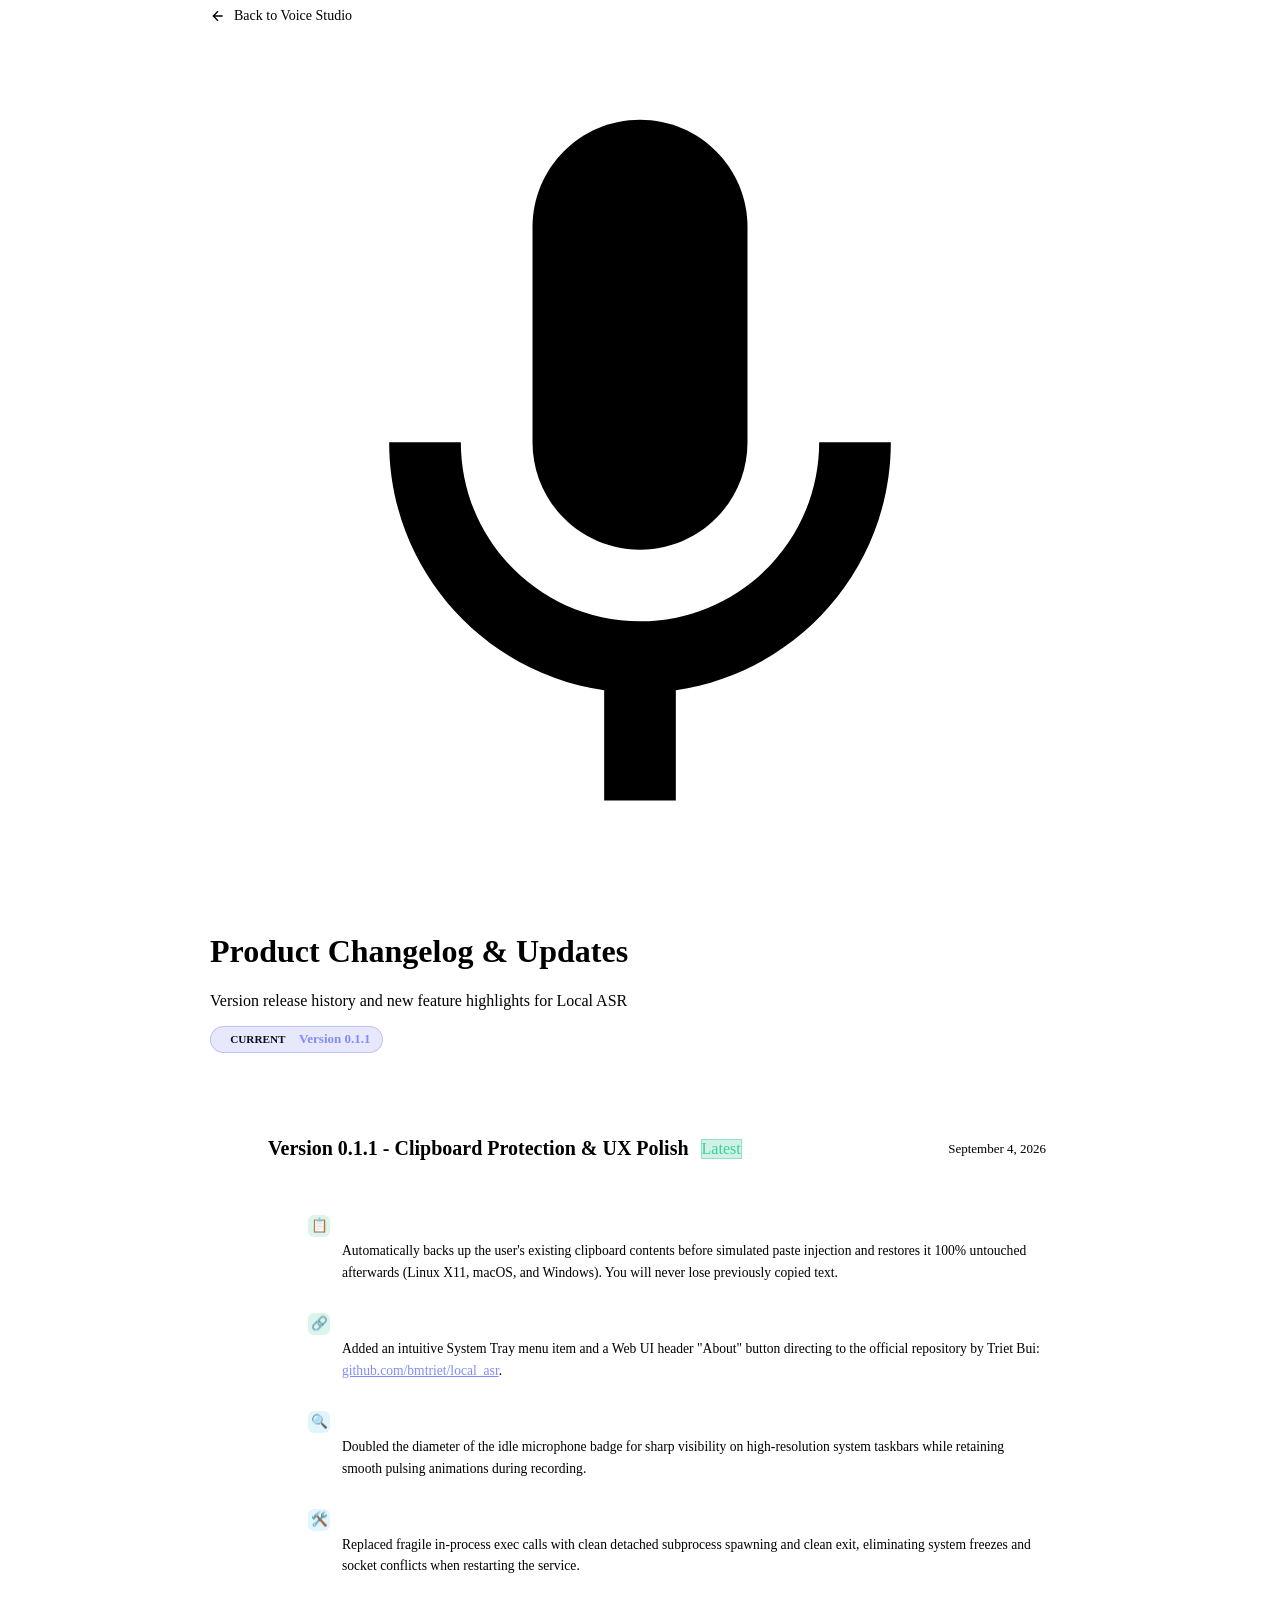
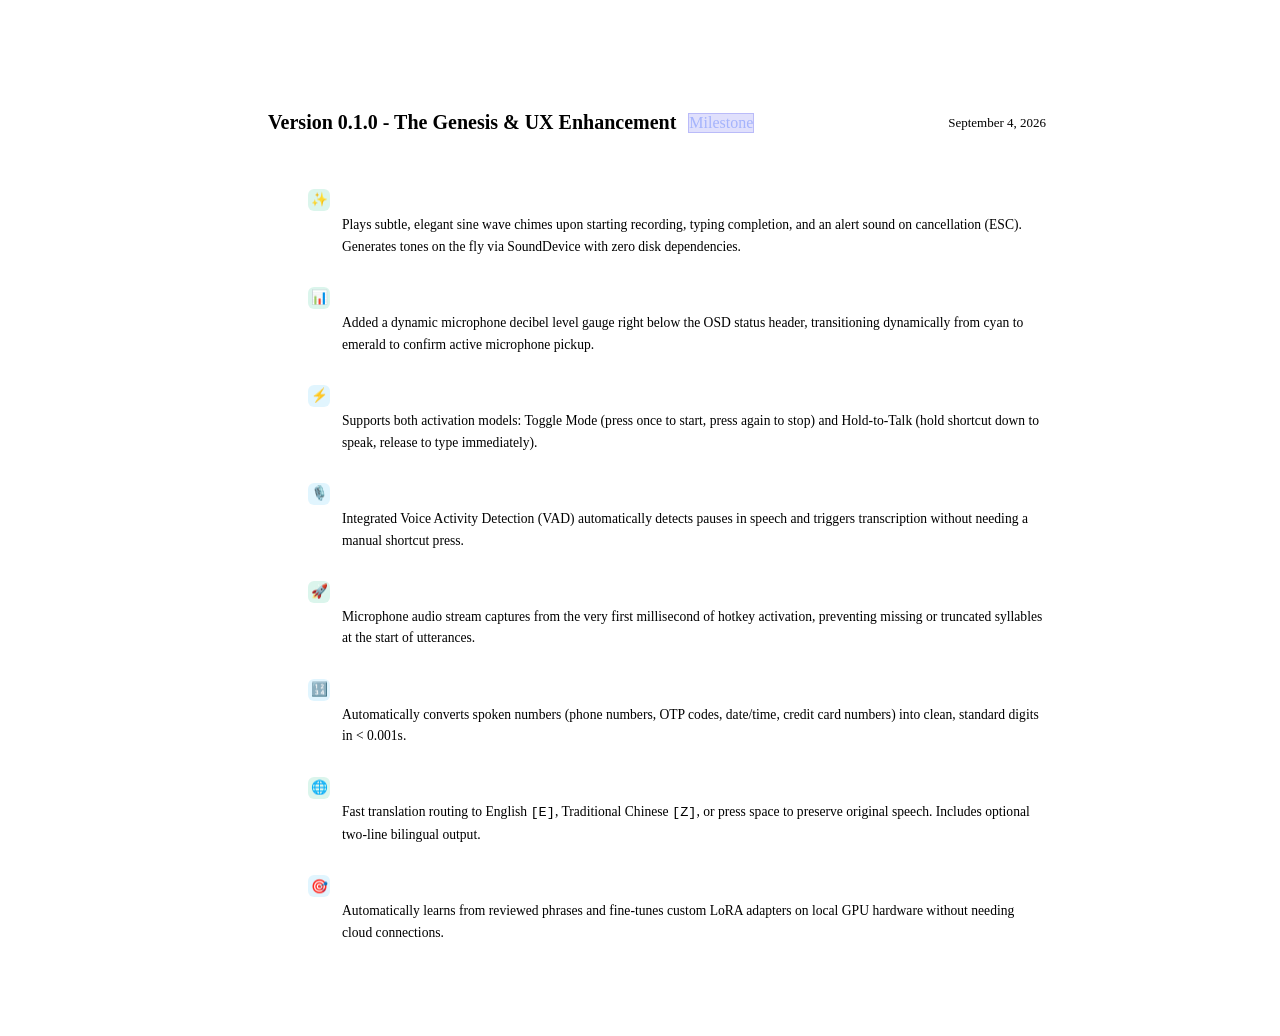
==== web/static/changelog.html @ 3e3c49bf "test: add suite for vocabulary, export, UX, and profiles, and update core daemon and API services" ====
<!DOCTYPE html>
<html lang="en">
<head>
  <meta charset="UTF-8">
  <meta name="viewport" content="width=device-width, initial-scale=1.0">
  <title>Local ASR - Changelog & Release Notes</title>
  <link rel="preconnect" href="https://fonts.googleapis.com">
  <link rel="preconnect" href="https://fonts.gstatic.com" crossorigin>
  <link href="https://fonts.googleapis.com/css2?family=Inter:wght@400;500;600;700&display=swap" rel="stylesheet">
  <link rel="stylesheet" href="/css/style.css">
  <style>
    .changelog-container {
      max-width: 860px;
      margin: 0 auto;
    }
    .back-nav {
      display: inline-flex;
      align-items: center;
      gap: 0.5rem;
      color: var(--text-secondary);
      text-decoration: none;
      font-size: 0.875rem;
      font-weight: 500;
      margin-bottom: 1.5rem;
      transition: color 0.2s ease;
    }
    .back-nav:hover {
      color: var(--primary);
    }
    .release-badge {
      display: inline-flex;
      align-items: center;
      gap: 0.4rem;
      padding: 0.25rem 0.75rem;
      border-radius: 9999px;
      font-size: 0.8125rem;
      font-weight: 700;
      background: rgba(99, 102, 241, 0.15);
      color: #818cf8;
      border: 1px solid rgba(99, 102, 241, 0.3);
    }
    .release-tag {
      background: var(--emerald);
      color: #0b0f19;
      font-size: 0.7rem;
      font-weight: 700;
      padding: 0.15rem 0.45rem;
      border-radius: 4px;
      text-transform: uppercase;
    }
    .timeline {
      position: relative;
      padding-left: 2rem;
      border-left: 2px solid rgba(255, 255, 255, 0.08);
      margin-top: 1.5rem;
    }
    .timeline-item {
      position: relative;
      margin-bottom: 2.5rem;
    }
    .timeline-dot {
      position: absolute;
      left: -2.55rem;
      top: 0.35rem;
      width: 16px;
      height: 16px;
      border-radius: 50%;
      background: var(--primary);
      box-shadow: 0 0 10px var(--primary-glow);
      border: 3px solid var(--bg-primary);
    }
    .release-card {
      background: var(--bg-card);
      border: 1px solid var(--border-color);
      border-radius: var(--radius-md);
      padding: 1.5rem;
      backdrop-filter: blur(12px);
    }
    .release-header {
      display: flex;
      justify-content: space-between;
      align-items: center;
      margin-bottom: 1.25rem;
      padding-bottom: 1rem;
      border-bottom: 1px solid var(--border-color);
      flex-wrap: wrap;
      gap: 0.75rem;
    }
    .release-title-group {
      display: flex;
      align-items: center;
      gap: 0.75rem;
    }
    .release-title {
      font-size: 1.25rem;
      font-weight: 700;
    }
    .release-date {
      font-size: 0.8125rem;
      color: var(--text-muted);
    }
    .feature-list {
      list-style: none;
      display: flex;
      flex-direction: column;
      gap: 0.85rem;
    }
    .feature-item {
      display: flex;
      align-items: flex-start;
      gap: 0.75rem;
      font-size: 0.9375rem;
      line-height: 1.6;
    }
    .feature-icon {
      flex-shrink: 0;
      width: 22px;
      height: 22px;
      display: flex;
      align-items: center;
      justify-content: center;
      border-radius: 6px;
      font-size: 0.85rem;
      margin-top: 0.15rem;
    }
    .icon-new { background: rgba(16, 185, 129, 0.15); color: var(--emerald); }
    .icon-imp { background: rgba(56, 189, 248, 0.15); color: #38bdf8; }
    .feature-body strong {
      color: #fff;
    }
    .feature-body p {
      color: var(--text-secondary);
      font-size: 0.85rem;
      margin-top: 0.2rem;
    }
  </style>
</head>
<body>
  <div class="ambient-glow"></div>
  <div class="ambient-glow-2"></div>

  <div class="container changelog-container">
    <a href="/" class="back-nav">
      <svg width="16" height="16" viewBox="0 0 24 24" fill="none" stroke="currentColor" stroke-width="2">
        <path d="M19 12H5M12 19l-7-7 7-7"/>
      </svg>
      Back to Voice Studio
    </a>

    <header class="header" style="margin-bottom: 1.5rem; padding-bottom: 1.25rem;">
      <div class="logo-group">
        <div class="logo-badge">
          <svg viewBox="0 0 24 24">
            <path d="M12 14c1.66 0 3-1.34 3-3V5c0-1.66-1.34-3-3-3S9 3.34 9 5v6c0 1.66 1.34 3 3 3z"/>
            <path d="M17 11c0 2.76-2.24 5-5 5s-5-2.24-5-5H5c0 3.53 2.61 6.43 6 6.92V21h2v-3.08c3.39-.49 6-3.39 6-6.92h-2z"/>
          </svg>
        </div>
        <div class="title-group">
          <h1>Product Changelog & Updates</h1>
          <p>Version release history and new feature highlights for Local ASR</p>
        </div>
      </div>
      <span class="release-badge">
        <span class="release-tag">Current</span>
        Version 0.1.1
      </span>
    </header>

    <div class="timeline">
      <!-- Version 0.1.1 Release Card -->
      <div class="timeline-item">
        <div class="timeline-dot" style="background: var(--emerald); box-shadow: 0 0 12px var(--emerald-glow);"></div>
        <div class="release-card">
          <div class="release-header">
            <div class="release-title-group">
              <h2 class="release-title">Version 0.1.1 - Clipboard Protection & UX Polish</h2>
              <span class="badge-active-pill" style="background: rgba(16, 185, 129, 0.2); color: #34d399; border: 1px solid rgba(16, 185, 129, 0.3);">Latest</span>
            </div>
            <span class="release-date">September 4, 2026</span>
          </div>

          <ul class="feature-list">
            <li class="feature-item">
              <div class="feature-icon icon-new">📋</div>
              <div class="feature-body">
                <strong>User Clipboard Data Preservation</strong>
                <p>Automatically backs up the user's existing clipboard contents before simulated paste injection and restores it 100% untouched afterwards (Linux X11, macOS, and Windows). You will never lose previously copied text.</p>
              </div>
            </li>

            <li class="feature-item">
              <div class="feature-icon icon-new">🔗</div>
              <div class="feature-body">
                <strong>"About & GitHub" Author & Source Navigation</strong>
                <p>Added an intuitive System Tray menu item and a Web UI header "About" button directing to the official repository by Triet Bui: <a href="https://github.com/bmtriet/local_asr" target="_blank" style="color: #818cf8; text-decoration: underline;">github.com/bmtriet/local_asr</a>.</p>
              </div>
            </li>

            <li class="feature-item">
              <div class="feature-icon icon-imp">🔍</div>
              <div class="feature-body">
                <strong>System Tray Idle Icon Enlarged (~100%)</strong>
                <p>Doubled the diameter of the idle microphone badge for sharp visibility on high-resolution system taskbars while retaining smooth pulsing animations during recording.</p>
              </div>
            </li>

            <li class="feature-item">
              <div class="feature-icon icon-imp">🛠️</div>
              <div class="feature-body">
                <strong>Application Restart Mechanism Re-engineered (Restart App Fix)</strong>
                <p>Replaced fragile in-process exec calls with clean detached subprocess spawning and clean exit, eliminating system freezes and socket conflicts when restarting the service.</p>
              </div>
            </li>
          </ul>
        </div>
      </div>

      <!-- Version 0.1.0 Release Card -->
      <div class="timeline-item">
        <div class="timeline-dot"></div>
        <div class="release-card">
          <div class="release-header">
            <div class="release-title-group">
              <h2 class="release-title">Version 0.1.0 - The Genesis & UX Enhancement</h2>
              <span class="badge-active-pill" style="background: rgba(99, 102, 241, 0.2); color: #a5b4fc; border: 1px solid rgba(99, 102, 241, 0.3);">Milestone</span>
            </div>
            <span class="release-date">September 4, 2026</span>
          </div>

          <ul class="feature-list">
            <li class="feature-item">
              <div class="feature-icon icon-new">✨</div>
              <div class="feature-body">
                <strong>Audio Feedback Cues (Synthetic Sound Effects)</strong>
                <p>Plays subtle, elegant sine wave chimes upon starting recording, typing completion, and an alert sound on cancellation (ESC). Generates tones on the fly via SoundDevice with zero disk dependencies.</p>
              </div>
            </li>

            <li class="feature-item">
              <div class="feature-icon icon-new">📊</div>
              <div class="feature-body">
                <strong>Real-Time Audio VU Meter on OSD</strong>
                <p>Added a dynamic microphone decibel level gauge right below the OSD status header, transitioning dynamically from cyan to emerald to confirm active microphone pickup.</p>
              </div>
            </li>

            <li class="feature-item">
              <div class="feature-icon icon-imp">⚡</div>
              <div class="feature-body">
                <strong>Push-to-Talk (Hold-to-Talk) Mode</strong>
                <p>Supports both activation models: Toggle Mode (press once to start, press again to stop) and Hold-to-Talk (hold shortcut down to speak, release to type immediately).</p>
              </div>
            </li>

            <li class="feature-item">
              <div class="feature-icon icon-imp">🎙️</div>
              <div class="feature-body">
                <strong>Auto-Stop on Silence (Silence VAD)</strong>
                <p>Integrated Voice Activity Detection (VAD) automatically detects pauses in speech and triggers transcription without needing a manual shortcut press.</p>
              </div>
            </li>

            <li class="feature-item">
              <div class="feature-icon icon-new">🚀</div>
              <div class="feature-body">
                <strong>Zero-Latency Audio Recording</strong>
                <p>Microphone audio stream captures from the very first millisecond of hotkey activation, preventing missing or truncated syllables at the start of utterances.</p>
              </div>
            </li>

            <li class="feature-item">
              <div class="feature-icon icon-imp">🔢</div>
              <div class="feature-body">
                <strong>Vietnamese Inverse Text Normalization (ITN)</strong>
                <p>Automatically converts spoken numbers (phone numbers, OTP codes, date/time, credit card numbers) into clean, standard digits in &lt; 0.001s.</p>
              </div>
            </li>

            <li class="feature-item">
              <div class="feature-icon icon-new">🌐</div>
              <div class="feature-body">
                <strong>OSD Language Selection & Bilingual Translation</strong>
                <p>Fast translation routing to English <code>[E]</code>, Traditional Chinese <code>[Z]</code>, or press space to preserve original speech. Includes optional two-line bilingual output.</p>
              </div>
            </li>

            <li class="feature-item">
              <div class="feature-icon icon-imp">🎯</div>
              <div class="feature-body">
                <strong>Continual LoRA Fine-Tuning & Hotwords Context Biasing</strong>
                <p>Automatically learns from reviewed phrases and fine-tunes custom LoRA adapters on local GPU hardware without needing cloud connections.</p>
              </div>
            </li>
          </ul>
        </div>
      </div>
    </div>
  </div>
</body>
</html>
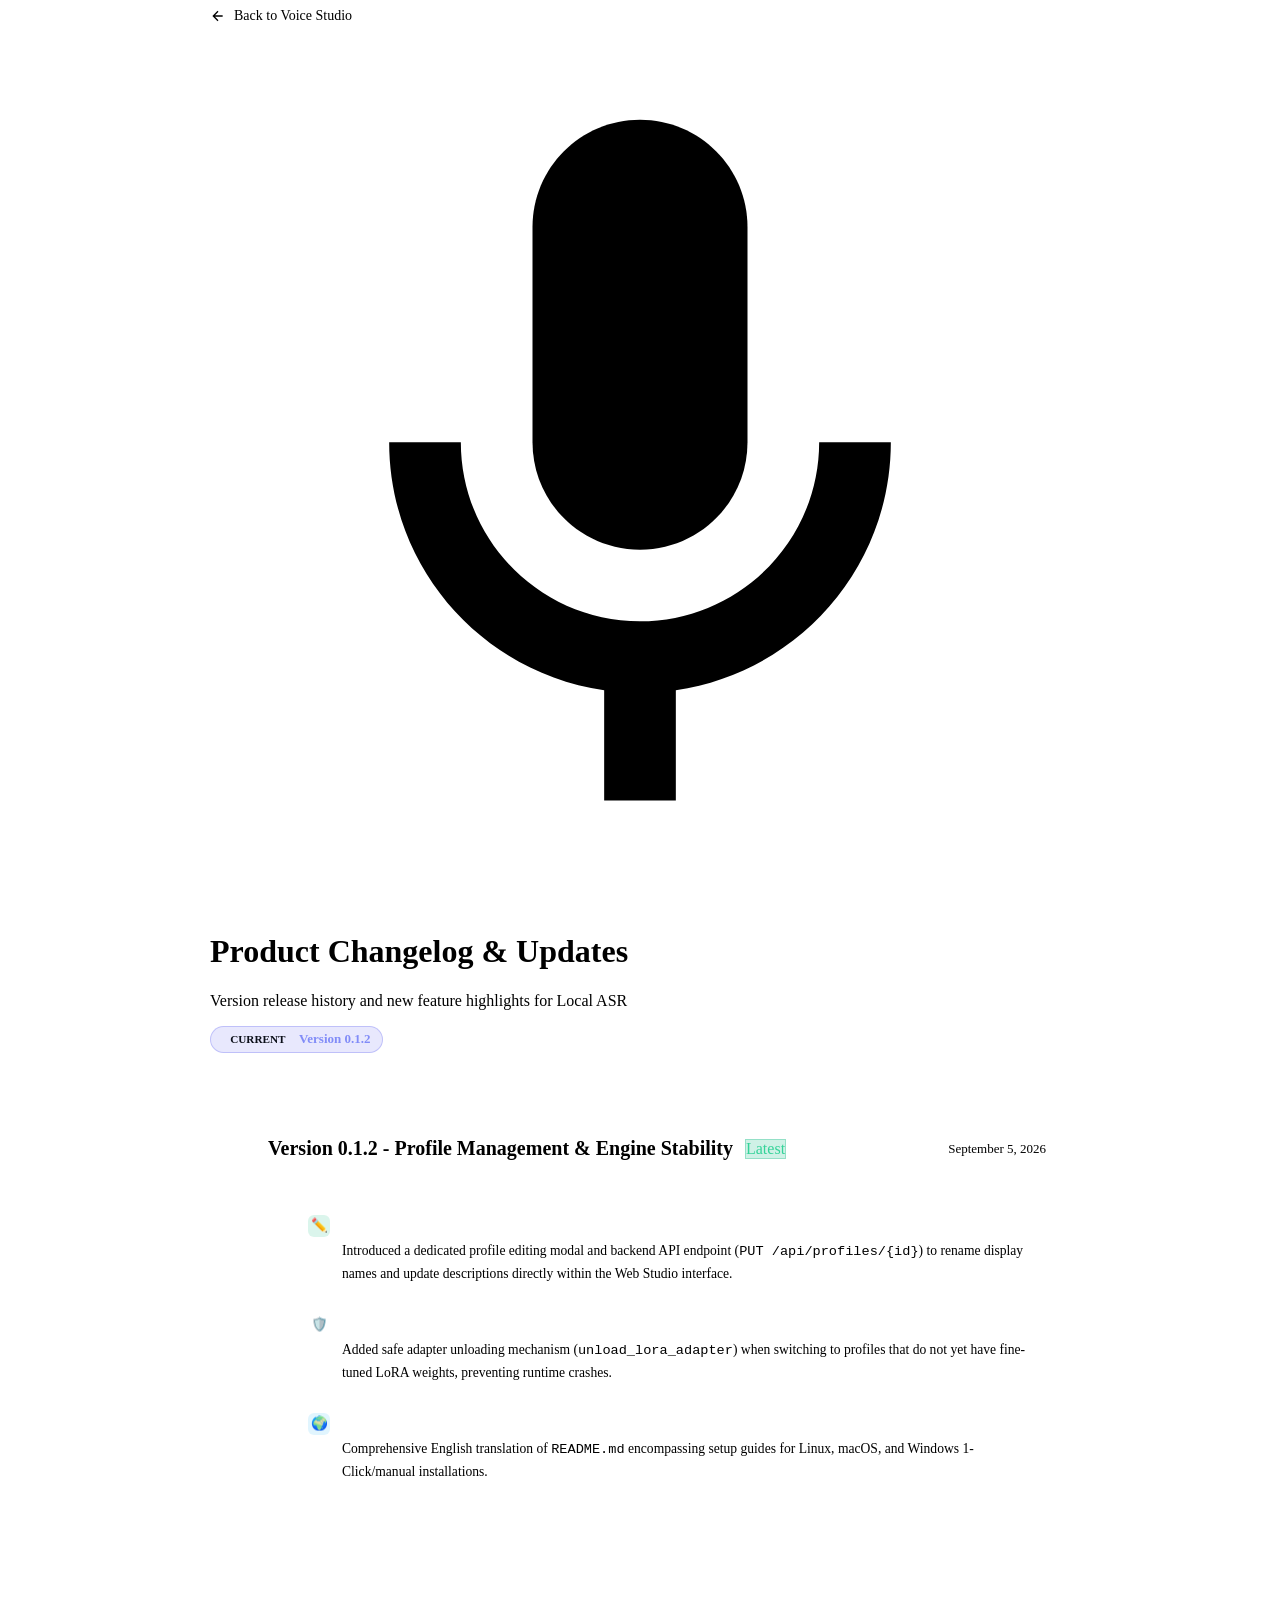
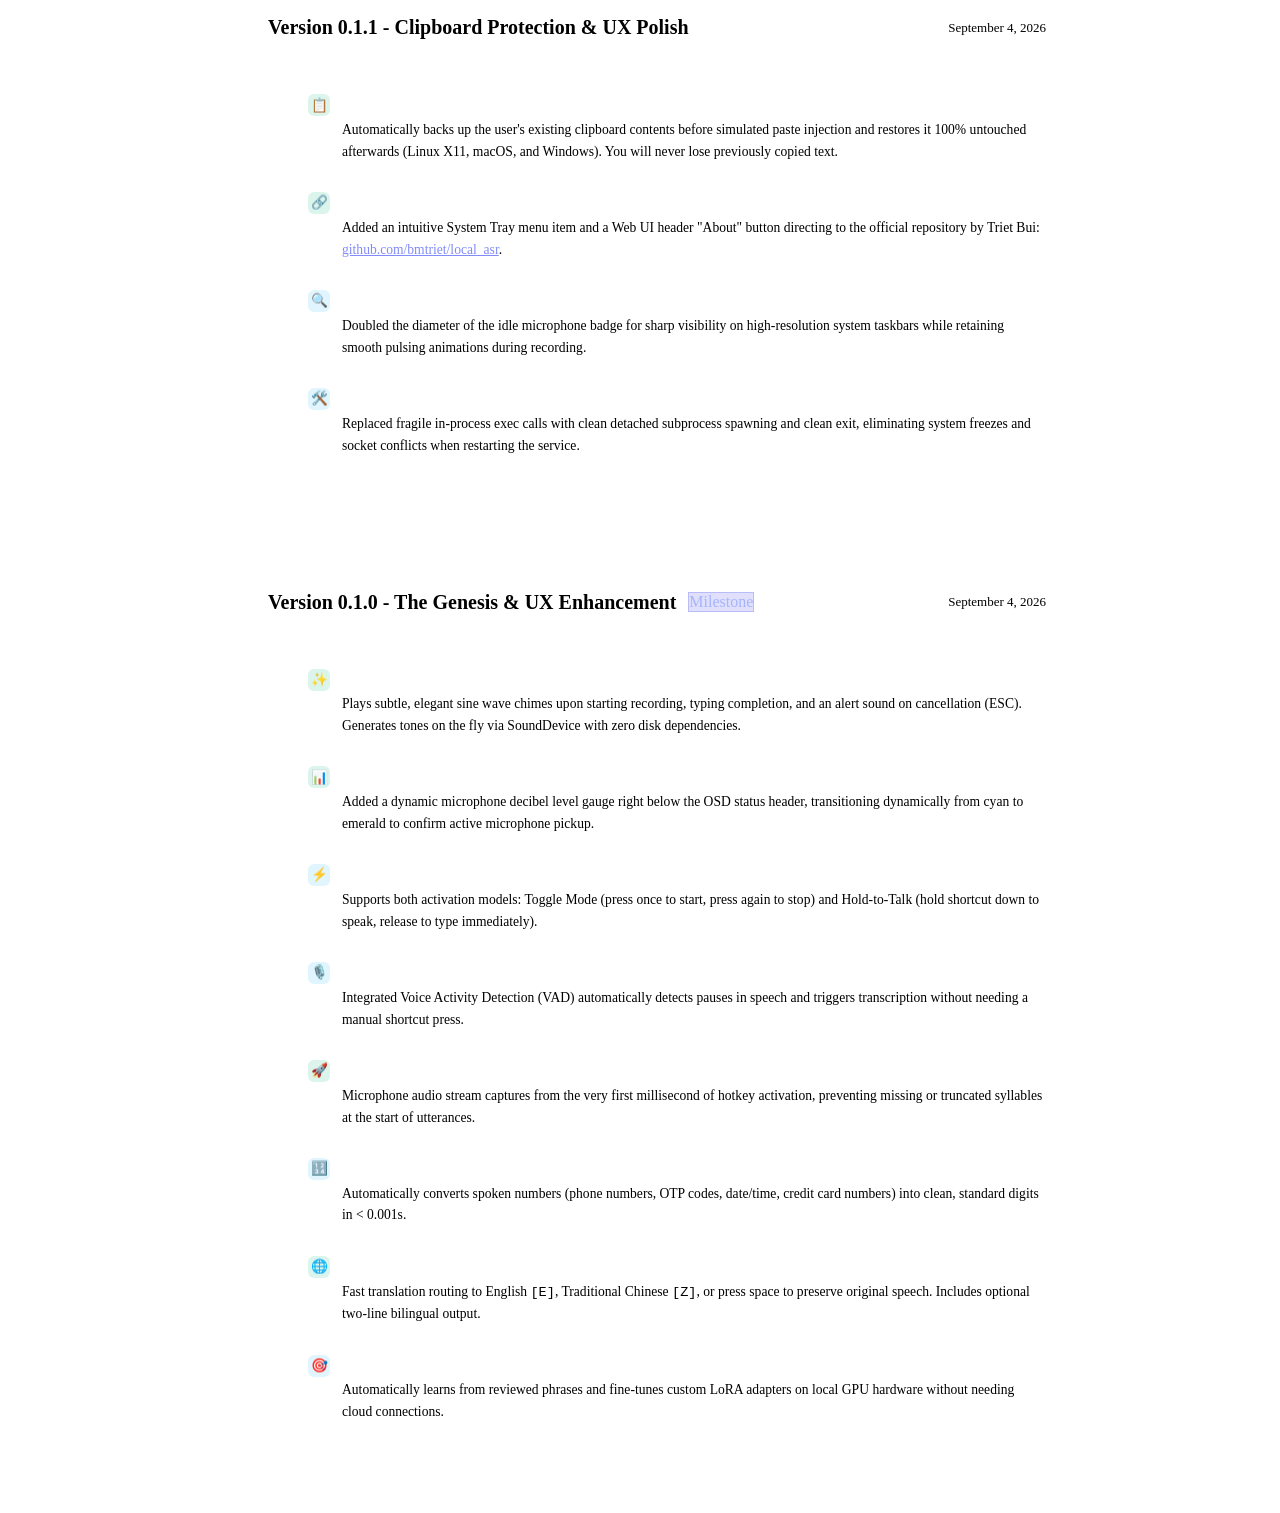
==== commit 32ddbc26: "chore(release): bump version to 0.1.2 and support profile editing" ====
--- a/web/static/changelog.html
+++ b/web/static/changelog.html
@@ -162,19 +162,58 @@
       </div>
       <span class="release-badge">
         <span class="release-tag">Current</span>
-        Version 0.1.1
+        Version 0.1.2
       </span>
     </header>
 
     <div class="timeline">
-      <!-- Version 0.1.1 Release Card -->
+      <!-- Version 0.1.2 Release Card -->
       <div class="timeline-item">
         <div class="timeline-dot" style="background: var(--emerald); box-shadow: 0 0 12px var(--emerald-glow);"></div>
         <div class="release-card">
           <div class="release-header">
             <div class="release-title-group">
+              <h2 class="release-title">Version 0.1.2 - Profile Management & Engine Stability</h2>
+              <span class="badge-active-pill" style="background: rgba(16, 185, 129, 0.2); color: #34d399; border: 1px solid rgba(16, 185, 129, 0.3);">Latest</span>
+            </div>
+            <span class="release-date">September 5, 2026</span>
+          </div>
+
+          <ul class="feature-list">
+            <li class="feature-item">
+              <div class="feature-icon icon-new">✏️</div>
+              <div class="feature-body">
+                <strong>Profile Rename & In-App Customization</strong>
+                <p>Introduced a dedicated profile editing modal and backend API endpoint (<code>PUT /api/profiles/{id}</code>) to rename display names and update descriptions directly within the Web Studio interface.</p>
+              </div>
+            </li>
+
+            <li class="feature-item">
+              <div class="feature-icon icon-fix">🛡️</div>
+              <div class="feature-body">
+                <strong>LoRA Adapter Unload Stability</strong>
+                <p>Added safe adapter unloading mechanism (<code>unload_lora_adapter</code>) when switching to profiles that do not yet have fine-tuned LoRA weights, preventing runtime crashes.</p>
+              </div>
+            </li>
+
+            <li class="feature-item">
+              <div class="feature-icon icon-imp">🌍</div>
+              <div class="feature-body">
+                <strong>Complete English Documentation</strong>
+                <p>Comprehensive English translation of <code>README.md</code> encompassing setup guides for Linux, macOS, and Windows 1-Click/manual installations.</p>
+              </div>
+            </li>
+          </ul>
+        </div>
+      </div>
+
+      <!-- Version 0.1.1 Release Card -->
+      <div class="timeline-item">
+        <div class="timeline-dot"></div>
+        <div class="release-card">
+          <div class="release-header">
+            <div class="release-title-group">
               <h2 class="release-title">Version 0.1.1 - Clipboard Protection & UX Polish</h2>
-              <span class="badge-active-pill" style="background: rgba(16, 185, 129, 0.2); color: #34d399; border: 1px solid rgba(16, 185, 129, 0.3);">Latest</span>
             </div>
             <span class="release-date">September 4, 2026</span>
           </div>
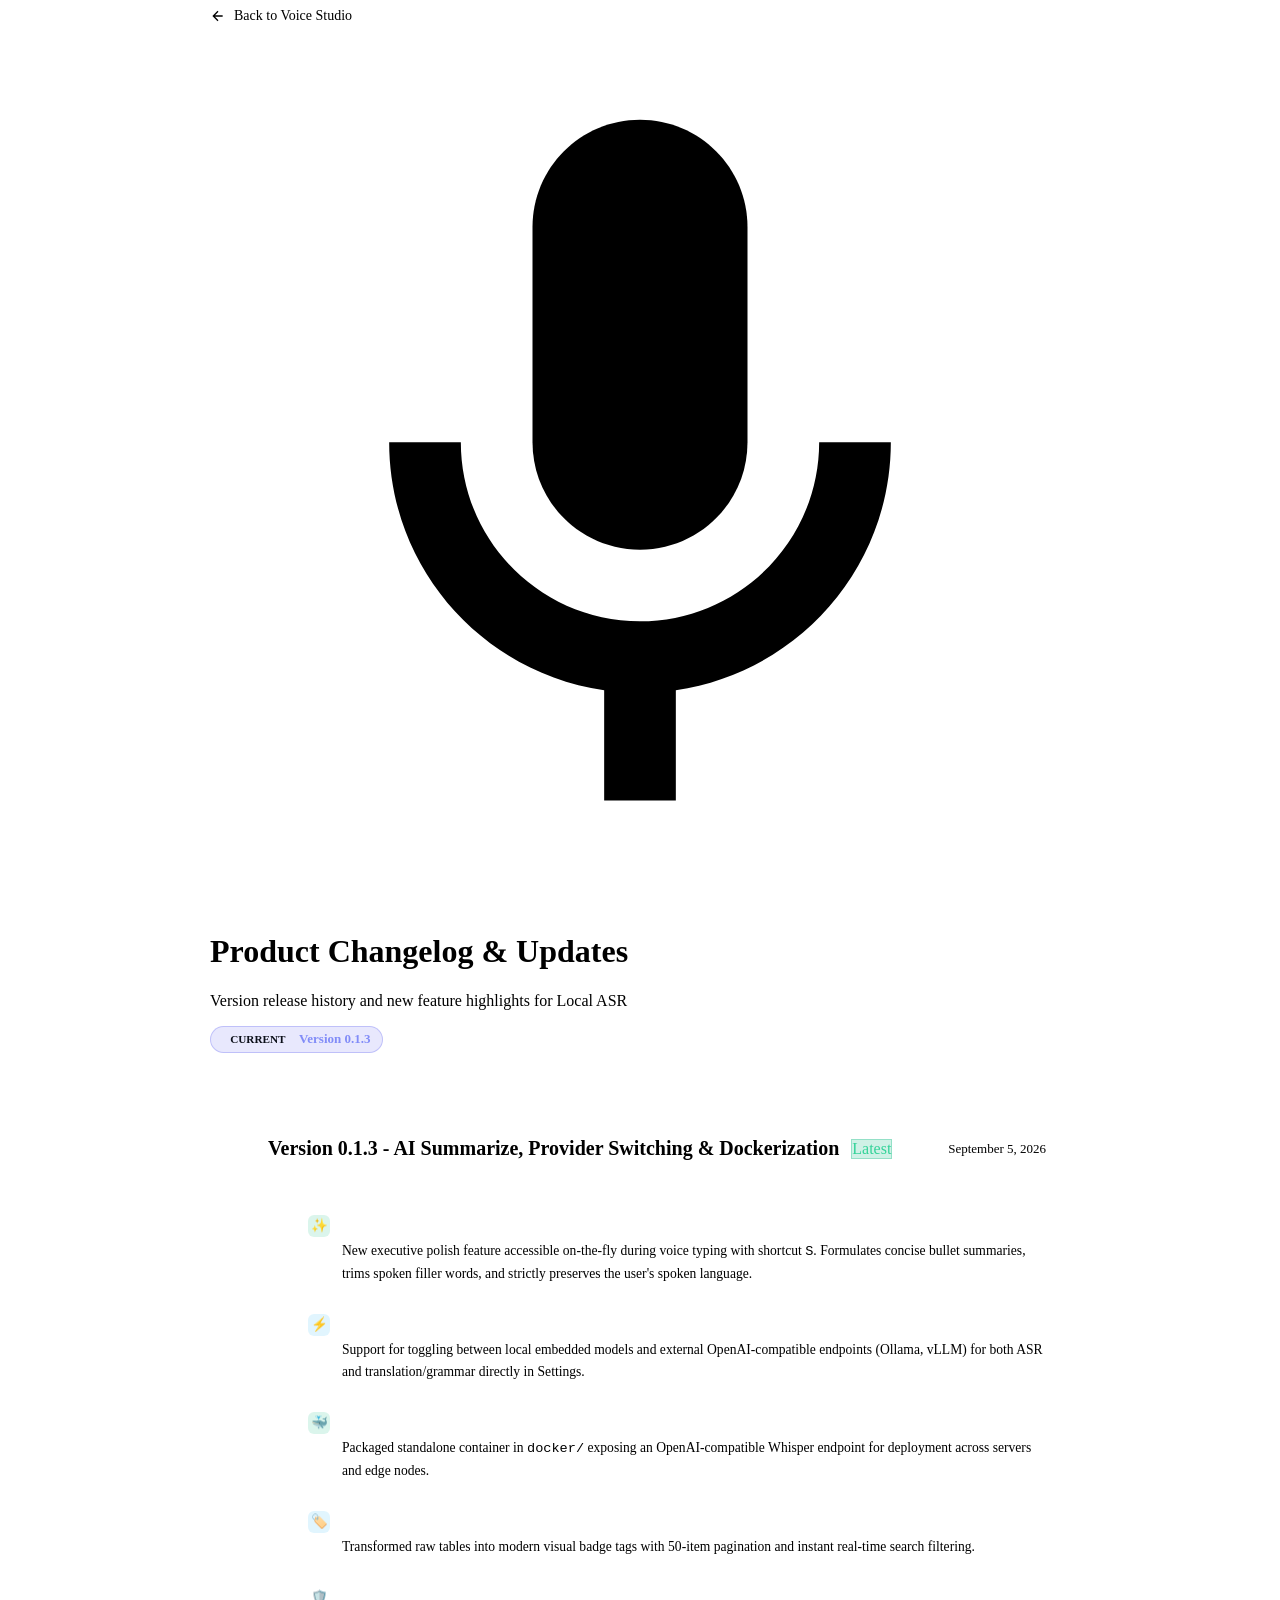
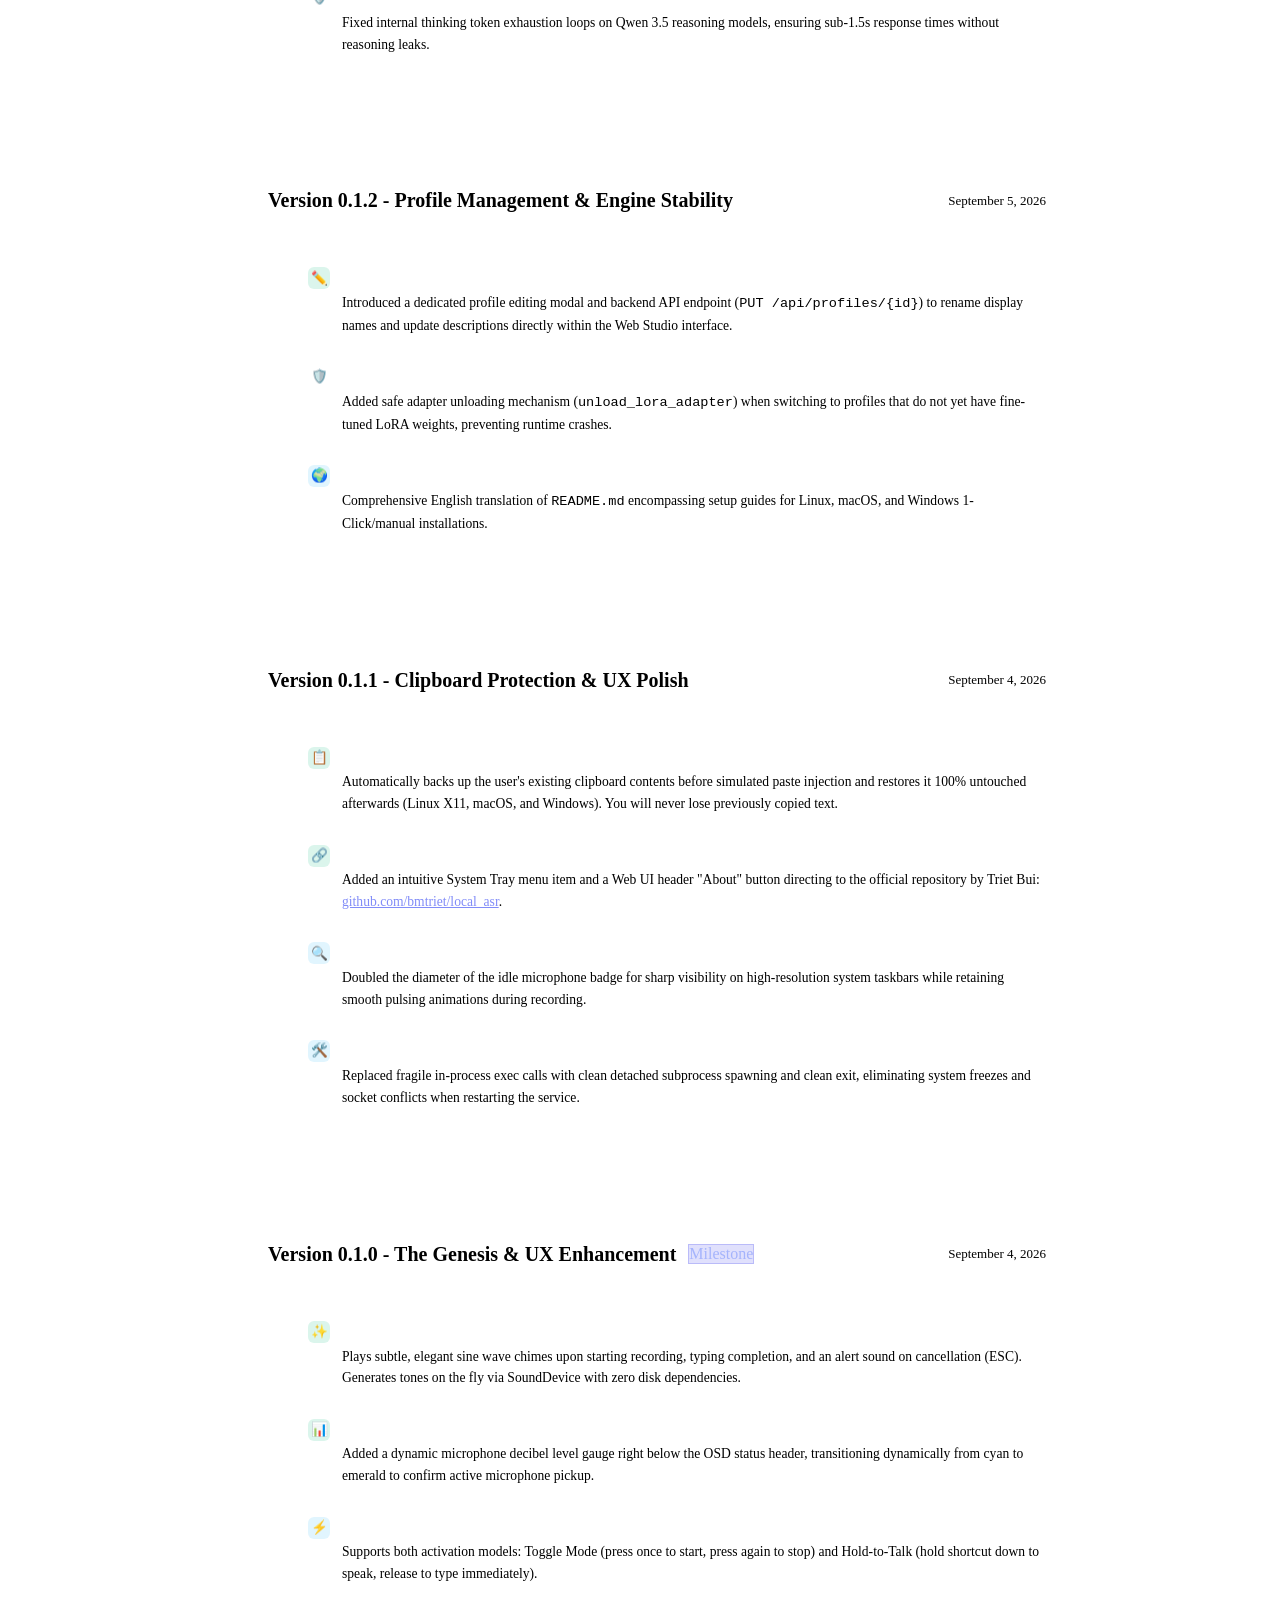
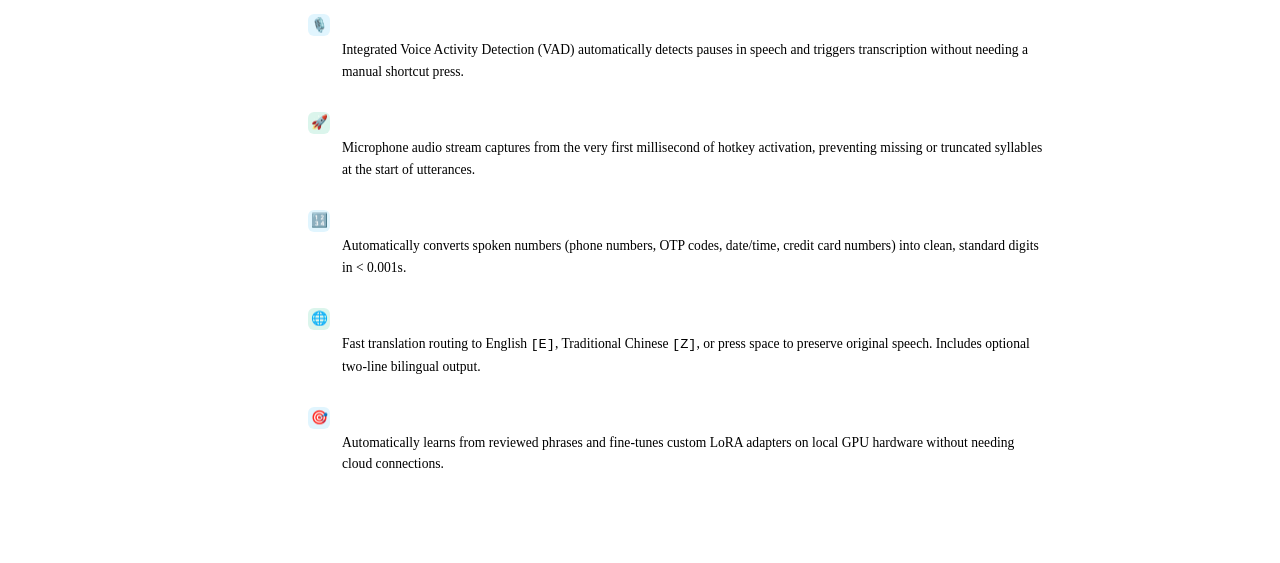
==== commit 042461ee: "release: bump version to 0.1.3 and update changelog" ====
--- a/web/static/changelog.html
+++ b/web/static/changelog.html
@@ -162,19 +162,74 @@
       </div>
       <span class="release-badge">
         <span class="release-tag">Current</span>
-        Version 0.1.2
+        Version 0.1.3
       </span>
     </header>
 
     <div class="timeline">
-      <!-- Version 0.1.2 Release Card -->
+      <!-- Version 0.1.3 Release Card -->
       <div class="timeline-item">
         <div class="timeline-dot" style="background: var(--emerald); box-shadow: 0 0 12px var(--emerald-glow);"></div>
         <div class="release-card">
           <div class="release-header">
             <div class="release-title-group">
+              <h2 class="release-title">Version 0.1.3 - AI Summarize, Provider Switching & Dockerization</h2>
+              <span class="badge-active-pill" style="background: rgba(16, 185, 129, 0.2); color: #34d399; border: 1px solid rgba(16, 185, 129, 0.3);">Latest</span>
+            </div>
+            <span class="release-date">September 5, 2026</span>
+          </div>
+
+          <ul class="feature-list">
+            <li class="feature-item">
+              <div class="feature-icon icon-new">✨</div>
+              <div class="feature-body">
+                <strong>AI Summarize &amp; Executive Polish (Shortcut [S])</strong>
+                <p>New executive polish feature accessible on-the-fly during voice typing with shortcut <code>S</code>. Formulates concise bullet summaries, trims spoken filler words, and strictly preserves the user's spoken language.</p>
+              </div>
+            </li>
+
+            <li class="feature-item">
+              <div class="feature-icon icon-imp">⚡</div>
+              <div class="feature-body">
+                <strong>Flexible Provider Switching (Localhost vs Remote API)</strong>
+                <p>Support for toggling between local embedded models and external OpenAI-compatible endpoints (Ollama, vLLM) for both ASR and translation/grammar directly in Settings.</p>
+              </div>
+            </li>
+
+            <li class="feature-item">
+              <div class="feature-icon icon-new">🐳</div>
+              <div class="feature-body">
+                <strong>Standalone Docker Container for Qwen3-ASR</strong>
+                <p>Packaged standalone container in <code>docker/</code> exposing an OpenAI-compatible Whisper endpoint for deployment across servers and edge nodes.</p>
+              </div>
+            </li>
+
+            <li class="feature-item">
+              <div class="feature-icon icon-imp">🏷️</div>
+              <div class="feature-body">
+                <strong>Custom Vocabulary &amp; Keyword Mapping Visual Tags</strong>
+                <p>Transformed raw tables into modern visual badge tags with 50-item pagination and instant real-time search filtering.</p>
+              </div>
+            </li>
+
+            <li class="feature-item">
+              <div class="feature-icon icon-fix">🛡️</div>
+              <div class="feature-body">
+                <strong>Reasoning Monologue Loop Fix</strong>
+                <p>Fixed internal thinking token exhaustion loops on Qwen 3.5 reasoning models, ensuring sub-1.5s response times without reasoning leaks.</p>
+              </div>
+            </li>
+          </ul>
+        </div>
+      </div>
+
+      <!-- Version 0.1.2 Release Card -->
+      <div class="timeline-item">
+        <div class="timeline-dot"></div>
+        <div class="release-card">
+          <div class="release-header">
+            <div class="release-title-group">
               <h2 class="release-title">Version 0.1.2 - Profile Management & Engine Stability</h2>
-              <span class="badge-active-pill" style="background: rgba(16, 185, 129, 0.2); color: #34d399; border: 1px solid rgba(16, 185, 129, 0.3);">Latest</span>
             </div>
             <span class="release-date">September 5, 2026</span>
           </div>
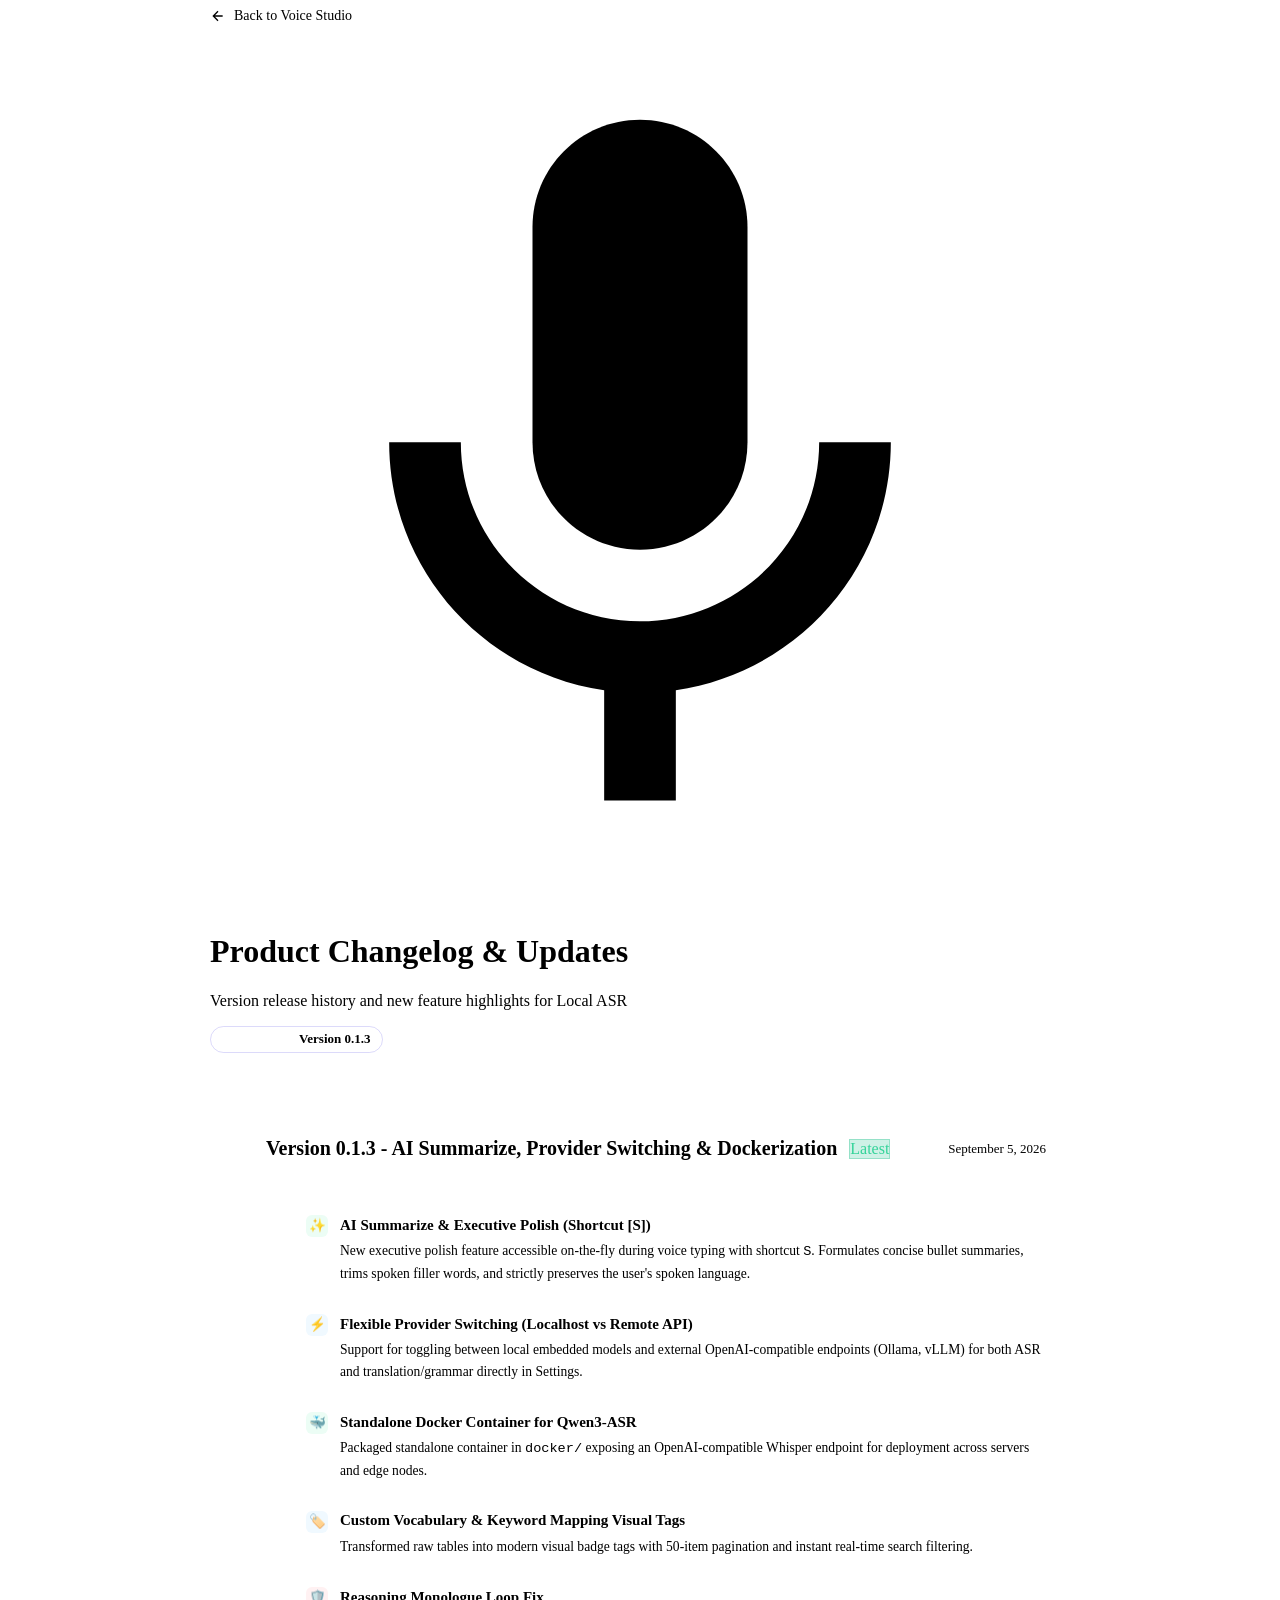
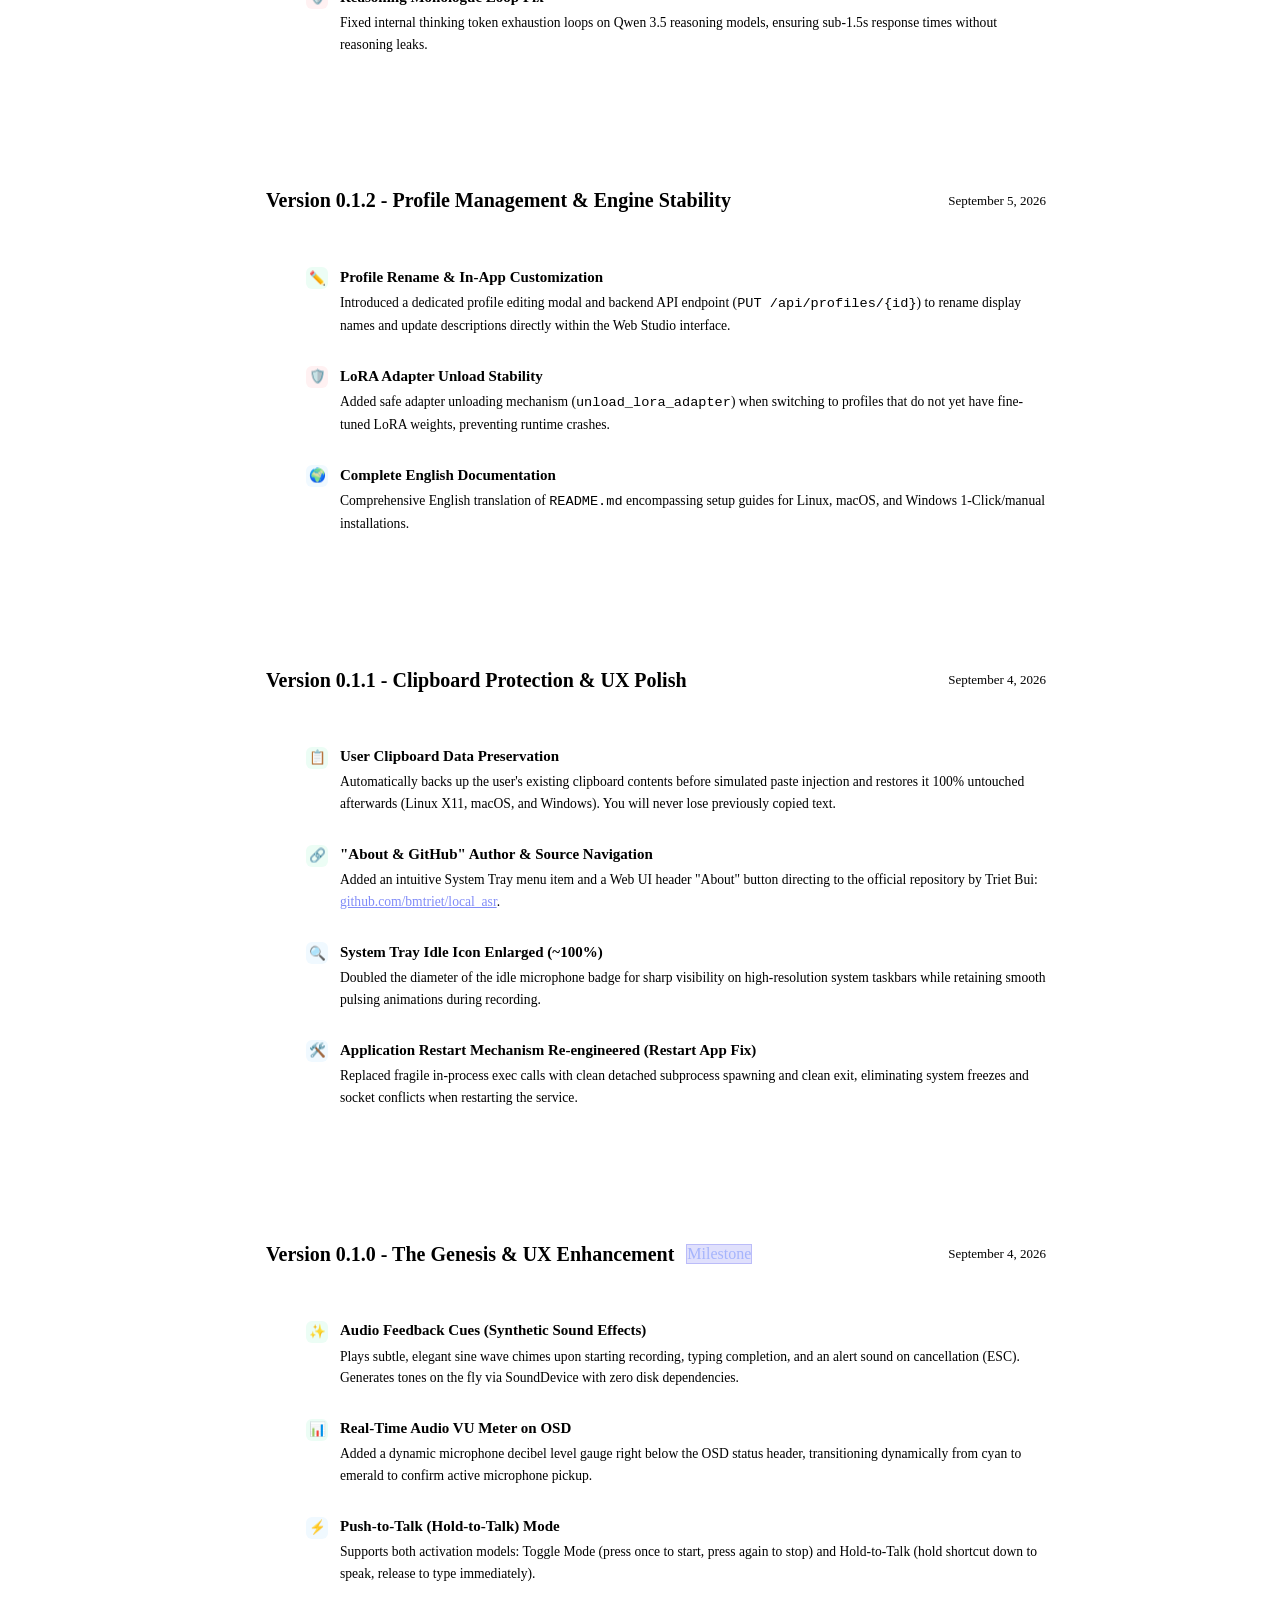
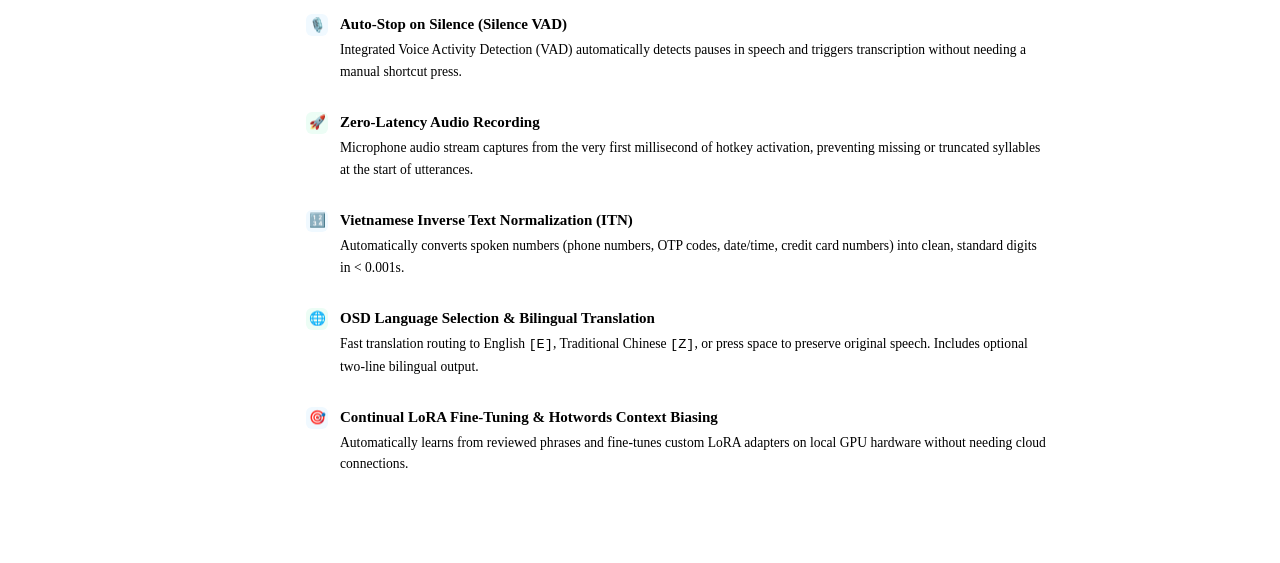
==== commit cbdb2d6b: "feat: add DynamicAdapterManager for hot-swapping LoRA adapters and implement V1 API endpoints for ad" ====
--- a/web/static/changelog.html
+++ b/web/static/changelog.html
@@ -35,13 +35,13 @@
       border-radius: 9999px;
       font-size: 0.8125rem;
       font-weight: 700;
-      background: rgba(99, 102, 241, 0.15);
-      color: #818cf8;
-      border: 1px solid rgba(99, 102, 241, 0.3);
+      background: var(--primary-light);
+      color: var(--primary);
+      border: 1px solid rgba(79, 70, 229, 0.2);
     }
     .release-tag {
       background: var(--emerald);
-      color: #0b0f19;
+      color: #ffffff;
       font-size: 0.7rem;
       font-weight: 700;
       padding: 0.15rem 0.45rem;
@@ -51,7 +51,7 @@
     .timeline {
       position: relative;
       padding-left: 2rem;
-      border-left: 2px solid rgba(255, 255, 255, 0.08);
+      border-left: 2px solid var(--border-color);
       margin-top: 1.5rem;
     }
     .timeline-item {
@@ -66,7 +66,7 @@
       height: 16px;
       border-radius: 50%;
       background: var(--primary);
-      box-shadow: 0 0 10px var(--primary-glow);
+      box-shadow: 0 0 8px var(--primary-glow);
       border: 3px solid var(--bg-primary);
     }
     .release-card {
@@ -74,7 +74,7 @@
       border: 1px solid var(--border-color);
       border-radius: var(--radius-md);
       padding: 1.5rem;
-      backdrop-filter: blur(12px);
+      box-shadow: var(--shadow-card);
     }
     .release-header {
       display: flex;
@@ -94,6 +94,7 @@
     .release-title {
       font-size: 1.25rem;
       font-weight: 700;
+      color: var(--text-primary);
     }
     .release-date {
       font-size: 0.8125rem;
@@ -123,10 +124,11 @@
       font-size: 0.85rem;
       margin-top: 0.15rem;
     }
-    .icon-new { background: rgba(16, 185, 129, 0.15); color: var(--emerald); }
-    .icon-imp { background: rgba(56, 189, 248, 0.15); color: #38bdf8; }
+    .icon-new { background: #ecfdf5; color: var(--emerald); }
+    .icon-imp { background: #f0f9ff; color: #0284c7; }
+    .icon-fix { background: #fff1f2; color: var(--rose); }
     .feature-body strong {
-      color: #fff;
+      color: var(--text-primary);
     }
     .feature-body p {
       color: var(--text-secondary);
